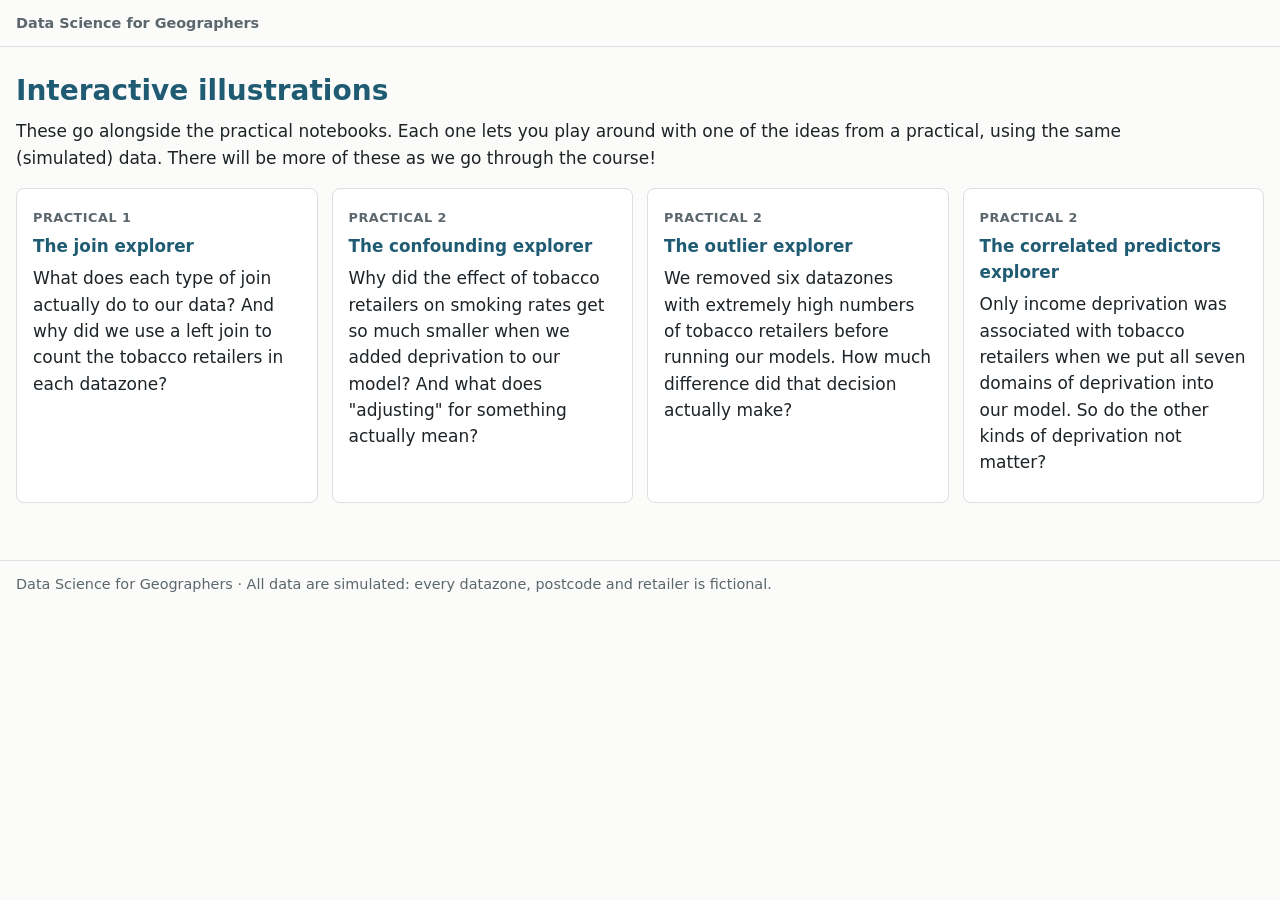
==== index.html @ a795b288 "Add the Practical 2 correlated predictors explorer Shows why only income deprivation is associated w" ====
<!doctype html>
<html lang="en">
<head>
<meta charset="utf-8">
<meta name="viewport" content="width=device-width, initial-scale=1">
<title>Data Science for Geographers</title>
<meta name="description" content="Interactive illustrations for the Data Science for Geographers practicals.">
<link rel="icon" href="data:image/svg+xml,%3Csvg xmlns=%22http://www.w3.org/2000/svg%22 viewBox=%220 0 32 32%22%3E%3Crect width=%2232%22 height=%2232%22 rx=%226%22 fill=%22%231f5c73%22/%3E%3Cpath d=%22M7 11h18M7 16h18M7 21h18M16 7v18%22 stroke=%22white%22 stroke-width=%222.2%22/%3E%3C/svg%3E">
<link rel="stylesheet" href="shared/style.css">
<style>
  .apps { list-style: none; padding: 0; display: grid; gap: 14px; grid-template-columns: repeat(auto-fill, minmax(280px, 1fr)); }
  .apps a { display: block; text-decoration: none; color: inherit; height: 100%; }
  .apps a:hover .panel { border-color: var(--accent); }
  .apps .panel { height: 100%; }
  .apps .practical { font-size: 0.8rem; font-weight: 600; color: var(--muted); text-transform: uppercase; letter-spacing: 0.04em; }
  .apps h2 { color: var(--accent); margin: 4px 0 6px; }
</style>
</head>
<body>
<header class="site"><span class="home">Data Science for Geographers</span></header>
<main>
  <h1>Interactive illustrations</h1>
  <p>These go alongside the practical notebooks. Each one lets you play around with one of the ideas from a practical, using the same (simulated) data. There will be more of these as we go through the course!</p>
  <ul class="apps">
    <li>
      <a href="join-explorer/">
        <div class="panel">
          <span class="practical">Practical 1</span>
          <h2>The join explorer</h2>
          <p>What does each type of join actually do to our data? And why did we use a left join to count the tobacco retailers in each datazone?</p>
        </div>
      </a>
    </li>
    <li>
      <a href="confounding/">
        <div class="panel">
          <span class="practical">Practical 2</span>
          <h2>The confounding explorer</h2>
          <p>Why did the effect of tobacco retailers on smoking rates get so much smaller when we added deprivation to our model? And what does "adjusting" for something actually mean?</p>
        </div>
      </a>
    </li>
    <li>
      <a href="outliers/">
        <div class="panel">
          <span class="practical">Practical 2</span>
          <h2>The outlier explorer</h2>
          <p>We removed six datazones with extremely high numbers of tobacco retailers before running our models. How much difference did that decision actually make?</p>
        </div>
      </a>
    </li>
    <li>
      <a href="predictors/">
        <div class="panel">
          <span class="practical">Practical 2</span>
          <h2>The correlated predictors explorer</h2>
          <p>Only income deprivation was associated with tobacco retailers when we put all seven domains of deprivation into our model. So do the other kinds of deprivation not matter?</p>
        </div>
      </a>
    </li>
  </ul>
</main>
<footer class="site">Data Science for Geographers &middot; All data are simulated: every datazone, postcode and retailer is fictional.</footer>
</body>
</html>
---- shared/style.css ----
/* Shared styles for the Data Science for Geographers apps. */
:root {
  --bg: #fbfbf9;
  --surface: #ffffff;
  --ink: #1d2327;
  --muted: #5b666d;
  --line: #d9dfe2;
  --accent: #1f5c73;
  --accent-soft: #e3eef2;
  --code-bg: #f1f3f4;
  --x: #fdf0cf;       /* retailer with no match */
  --y: #fbe0e3;       /* postcode with no retailer */
  --dup: #e4dcf7;     /* duplicate row */
  --good: #1f7a4d;
  --bad: #b3261e;
  --dot: #6b7780;     /* chart dots */
  --radius: 8px;
  font-family: "Source Sans 3", "Segoe UI", system-ui, -apple-system, sans-serif;
  color-scheme: light;
}
@media (prefers-color-scheme: dark) {
  :root:not([data-theme="light"]) {
    --bg: #15191b;
    --surface: #1d2326;
    --ink: #e8ecee;
    --muted: #9aa6ad;
    --line: #34403f;
    --accent: #7cc3d9;
    --accent-soft: #1f3740;
    --code-bg: #262d31;
    --x: #4a3f1c;
    --y: #4d2a2f;
    --dup: #3a3155;
    --good: #6fd19c;
    --bad: #ff8a80;
    --dot: #8f9ba3;
    color-scheme: dark;
  }
}
:root[data-theme="dark"] {
  --bg: #15191b; --surface: #1d2326; --ink: #e8ecee; --muted: #9aa6ad; --line: #34403f;
  --accent: #7cc3d9; --accent-soft: #1f3740; --code-bg: #262d31; --x: #4a3f1c; --y: #4d2a2f; --dup: #3a3155;
  --good: #6fd19c; --bad: #ff8a80; --dot: #8f9ba3; color-scheme: dark;
}

* { box-sizing: border-box; }
body {
  margin: 0;
  background: var(--bg);
  color: var(--ink);
  font-size: 17px;
  line-height: 1.55;
}
main { max-width: 1320px; margin: 0 auto; padding: 8px 16px 40px; }
h1 { font-size: 1.75rem; line-height: 1.25; margin: 18px 0 10px; color: var(--accent); }
h2 { font-size: 1.05rem; margin: 0 0 10px; }
h3 { font-size: 1rem; margin: 16px 0 6px; }
p { margin: 0 0 12px; max-width: 75ch; }
main > p { max-width: 105ch; } /* the pages are laid out for a laptop screen */
a { color: var(--accent); }
code, pre { font-family: "Source Code Pro", ui-monospace, "SFMono-Regular", Consolas, monospace; font-size: 0.9em; }
pre { background: var(--code-bg); padding: 10px 12px; border-radius: var(--radius); overflow-x: auto; margin: 0 0 10px; }
p code, li code { background: var(--code-bg); padding: 1px 4px; border-radius: 4px; }

header.site, footer.site {
  max-width: 1320px; margin: 0 auto; padding: 12px 16px; color: var(--muted); font-size: 0.9rem;
}
header.site { display: flex; gap: 10px; align-items: baseline; border-bottom: 1px solid var(--line); }
header.site .home { font-weight: 600; text-decoration: none; }
header.site .crumb::before { content: "›"; margin-right: 10px; }
footer.site { border-top: 1px solid var(--line); }

.panel {
  background: var(--surface);
  border: 1px solid var(--line);
  border-radius: var(--radius);
  padding: 14px 16px;
  min-width: 0;
}
.sub { font-weight: 400; color: var(--muted); font-size: 0.9rem; }
.small { font-size: 0.9rem; color: var(--muted); margin-bottom: 6px; }
.note { background: var(--accent-soft); padding: 10px 12px; border-radius: var(--radius); }

button { font: inherit; color: inherit; }
:focus-visible { outline: 3px solid var(--accent); outline-offset: 2px; }
.visually-hidden { position: absolute; width: 1px; height: 1px; margin: -1px; padding: 0; border: 0; overflow: hidden; clip: rect(0 0 0 0); clip-path: inset(50%); white-space: nowrap; }

/* Controls, tables and keys used by every app. */
.controls {
  display: flex; flex-wrap: wrap; gap: 14px 28px; align-items: flex-end;
  margin: 18px 0; padding: 14px 16px; background: var(--accent-soft); border-radius: var(--radius);
}
.control { display: flex; flex-direction: column; gap: 6px; }
.control-label { font-size: 0.85rem; font-weight: 600; color: var(--muted); text-transform: uppercase; letter-spacing: 0.04em; }
.segmented { display: flex; flex-wrap: wrap; gap: 6px; }
.segmented button {
  border: 1px solid var(--line); background: var(--surface); border-radius: 999px;
  padding: 5px 12px; cursor: pointer; min-height: 36px;
}
.segmented button[aria-pressed="true"] { background: var(--accent); border-color: var(--accent); color: var(--surface); }
.segmented button[aria-pressed="true"] code { color: inherit; }
.toggle { display: flex; gap: 8px; align-items: center; cursor: pointer; min-height: 36px; }
.toggle input { width: 18px; height: 18px; accent-color: var(--accent); }

.table-wrap { overflow-x: auto; position: relative; }
table { border-collapse: collapse; width: 100%; font-size: 0.93rem; }
th, td { text-align: left; padding: 5px 8px; border-bottom: 1px solid var(--line); white-space: nowrap; }
th { font-weight: 600; color: var(--muted); }
th code { font-size: 0.85rem; }
.legend { list-style: none; padding: 0; margin: 10px 0 0; display: flex; flex-wrap: wrap; gap: 6px 16px; font-size: 0.85rem; color: var(--muted); }
.legend li { display: flex; align-items: center; gap: 6px; }
.swatch { width: 14px; height: 14px; border-radius: 3px; border: 1px solid var(--line); display: inline-block; }
/* The explanation is the main thing to read, so it stands out from the other panels. */
.explain { background: var(--accent-soft); border-color: var(--accent); border-left-width: 5px; }
.explain h2 { color: var(--accent); font-size: 1.2rem; }
.explain.changed { animation: explain-changed 1.2s ease-out; }
@keyframes explain-changed { from { box-shadow: 0 0 0 5px var(--accent); } to { box-shadow: 0 0 0 5px transparent; } }
@media (prefers-reduced-motion: reduce) { .explain.changed { animation: none; } }
.explain p { max-width: 80ch; }
.explain p:last-child { margin-bottom: 0; }
.side { display: grid; gap: 16px; min-width: 0; }
.side .controls { margin: 0; }

/* Charts and the panels beside them. */
.results { display: grid; gap: 16px; grid-template-columns: 1fr; margin-bottom: 16px; align-items: start; }
@media (min-width: 1040px) { .results { grid-template-columns: 3fr 2fr; } }
/* On a phone a chart keeps a readable size and scrolls sideways. */
.chart-wrap { position: relative; overflow-x: auto; }
svg.chart { display: block; width: 100%; min-width: 540px; height: auto; }
svg.chart text { fill: var(--muted); font-size: 15px; }
svg.chart .axis-title { fill: var(--ink); font-size: 16px; }
svg.chart .grid { stroke: var(--line); stroke-width: 1; }
svg.chart .dot { fill: var(--dot); fill-opacity: 0.6; stroke: var(--surface); stroke-width: 0.75; }
svg.chart .fit-line { fill: none; stroke: var(--ink); stroke-width: 2.5; stroke-linecap: round; }
svg.chart .fit-line.ghost { stroke: var(--muted); stroke-width: 2; stroke-dasharray: 6 5; }
svg.chart .halo { fill: none; stroke: var(--surface); stroke-width: 6; stroke-linecap: round; }
svg.chart .line-label { fill: var(--ink); font-size: 15px; font-weight: 600; paint-order: stroke; stroke: var(--surface); stroke-width: 4px; }
svg.chart .hover { fill: none; stroke: var(--ink); stroke-width: 2; }
.swatch.line { width: 22px; height: 0; border: 0; border-top: 2.5px solid var(--ink); border-radius: 0; }
.swatch.ghost { width: 22px; height: 0; border: 0; border-top: 2px dashed var(--muted); border-radius: 0; }
.swatch.round { border-radius: 50%; }
.tip {
  position: absolute; pointer-events: none; background: var(--surface); border: 1px solid var(--line);
  border-radius: 6px; padding: 6px 9px; font-size: 0.85rem; line-height: 1.4; white-space: nowrap;
  box-shadow: 0 2px 8px rgb(0 0 0 / 0.15);
}
td.num, th.num { text-align: right; font-variant-numeric: tabular-nums; }
.fit { margin: 10px 0 0; }
.slider { display: block; margin: 0 0 10px; }
.slider span { display: block; font-size: 0.93rem; }
.slider input { width: 100%; accent-color: var(--accent); min-height: 28px; }
.slider input:disabled { opacity: 0.45; }
.action {
  border: 1px solid var(--accent); background: var(--surface); color: var(--accent); border-radius: 999px;
  padding: 5px 14px; cursor: pointer; min-height: 36px;
}
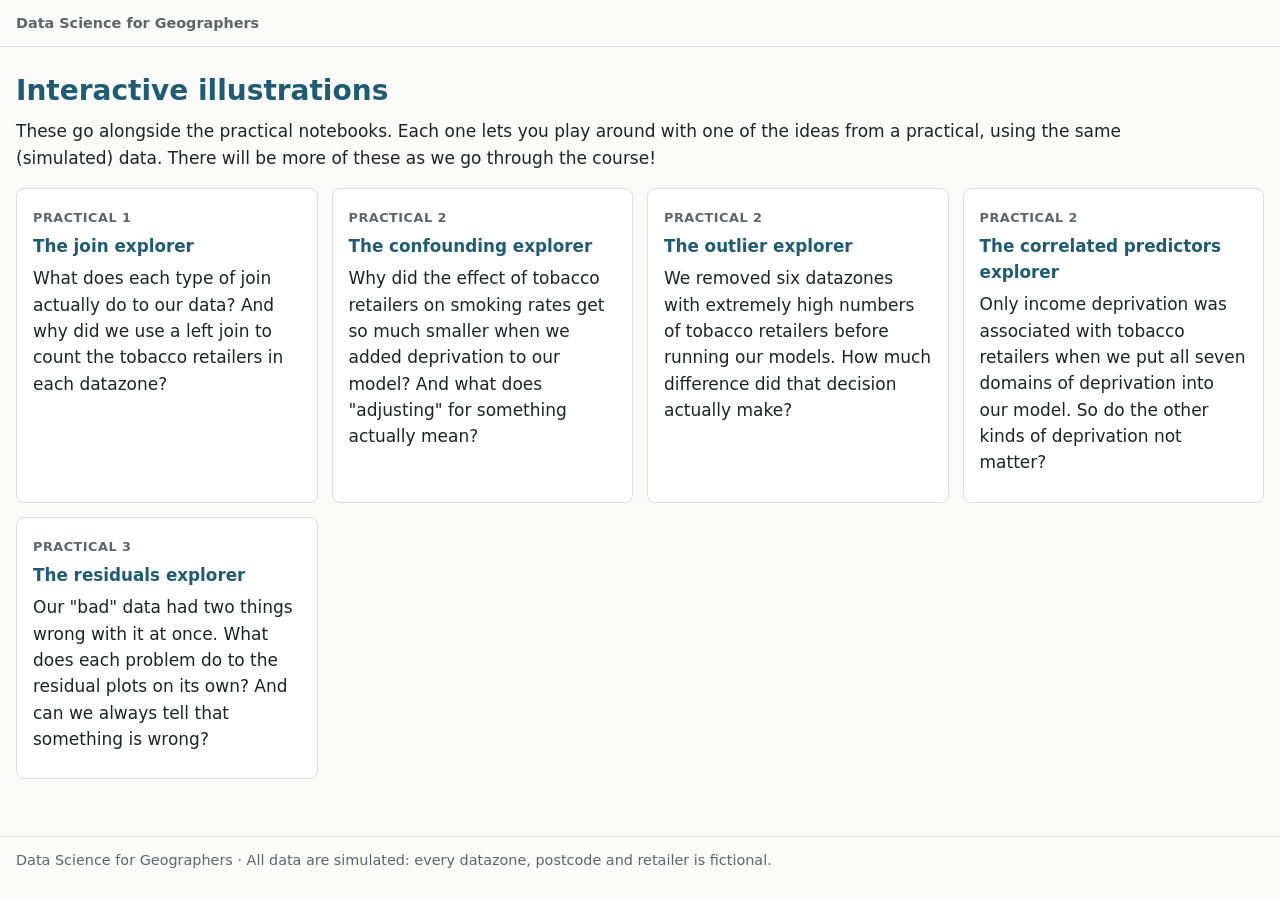
==== commit 667e47e1: "Add the Practical 3 residuals explorer Simulated good and bad data as in the notebook, with one slid" ====
--- a/index.html
+++ b/index.html
@@ -58,6 +58,15 @@
         </div>
       </a>
     </li>
+    <li>
+      <a href="residuals/">
+        <div class="panel">
+          <span class="practical">Practical 3</span>
+          <h2>The residuals explorer</h2>
+          <p>Our "bad" data had two things wrong with it at once. What does each problem do to the residual plots on its own? And can we always tell that something is wrong?</p>
+        </div>
+      </a>
+    </li>
   </ul>
 </main>
 <footer class="site">Data Science for Geographers &middot; All data are simulated: every datazone, postcode and retailer is fictional.</footer>
--- a/shared/style.css
+++ b/shared/style.css
@@ -154,3 +154,7 @@
   border: 1px solid var(--accent); background: var(--surface); color: var(--accent); border-radius: 999px;
   padding: 5px 14px; cursor: pointer; min-height: 36px;
 }
+
+/* The R / Python switch sits just above the code it changes. */
+.control.lang { flex-direction: row; align-items: center; gap: 10px; margin-bottom: 8px; }
+.control.lang .segmented button { min-height: 30px; padding: 2px 12px; }
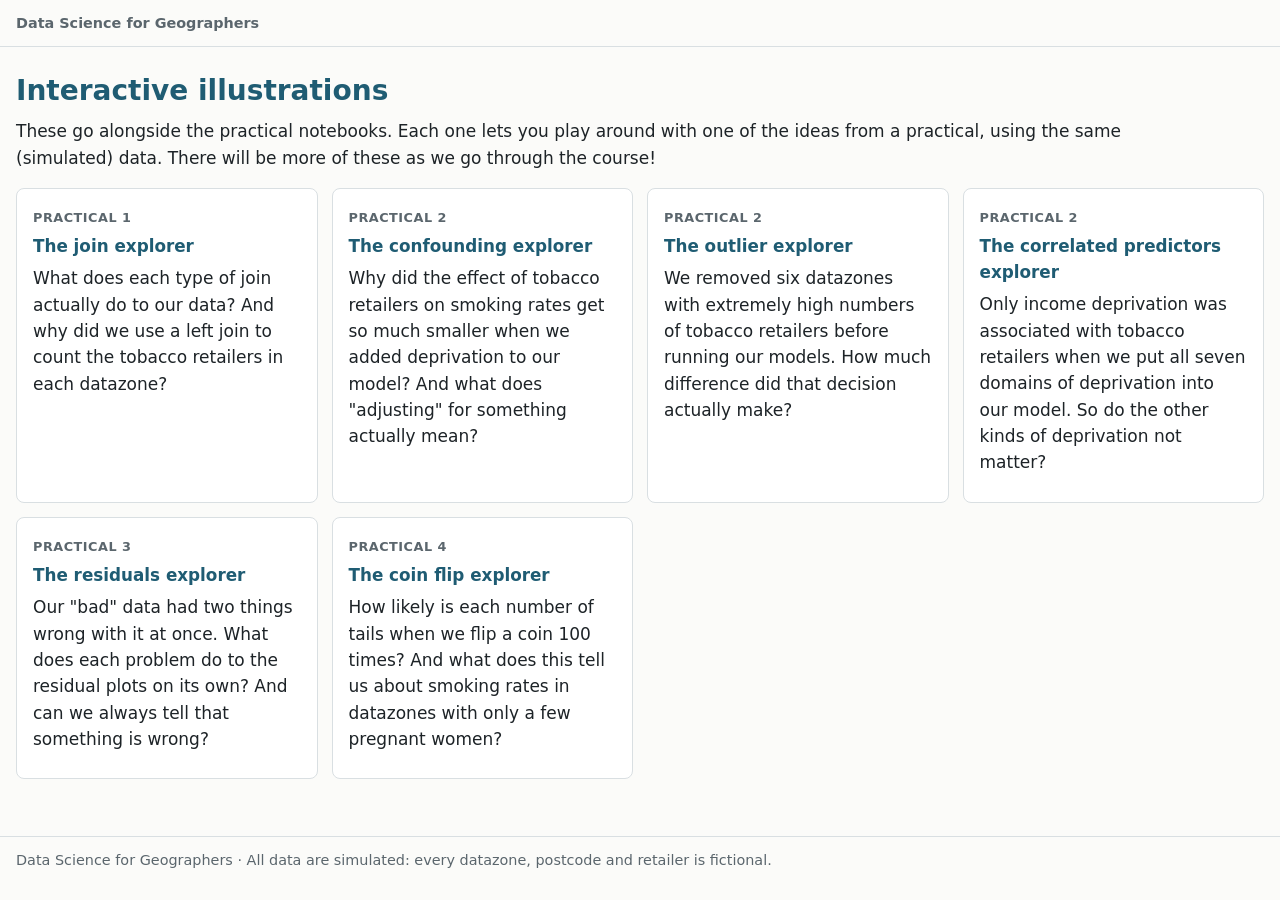
==== commit ee1e274f: "Add the Practical 4 coin flip explorer The binomial distribution with sliders for the number of flip" ====
--- a/index.html
+++ b/index.html
@@ -67,6 +67,15 @@
         </div>
       </a>
     </li>
+    <li>
+      <a href="binomial/">
+        <div class="panel">
+          <span class="practical">Practical 4</span>
+          <h2>The coin flip explorer</h2>
+          <p>How likely is each number of tails when we flip a coin 100 times? And what does this tell us about smoking rates in datazones with only a few pregnant women?</p>
+        </div>
+      </a>
+    </li>
   </ul>
 </main>
 <footer class="site">Data Science for Geographers &middot; All data are simulated: every datazone, postcode and retailer is fictional.</footer>
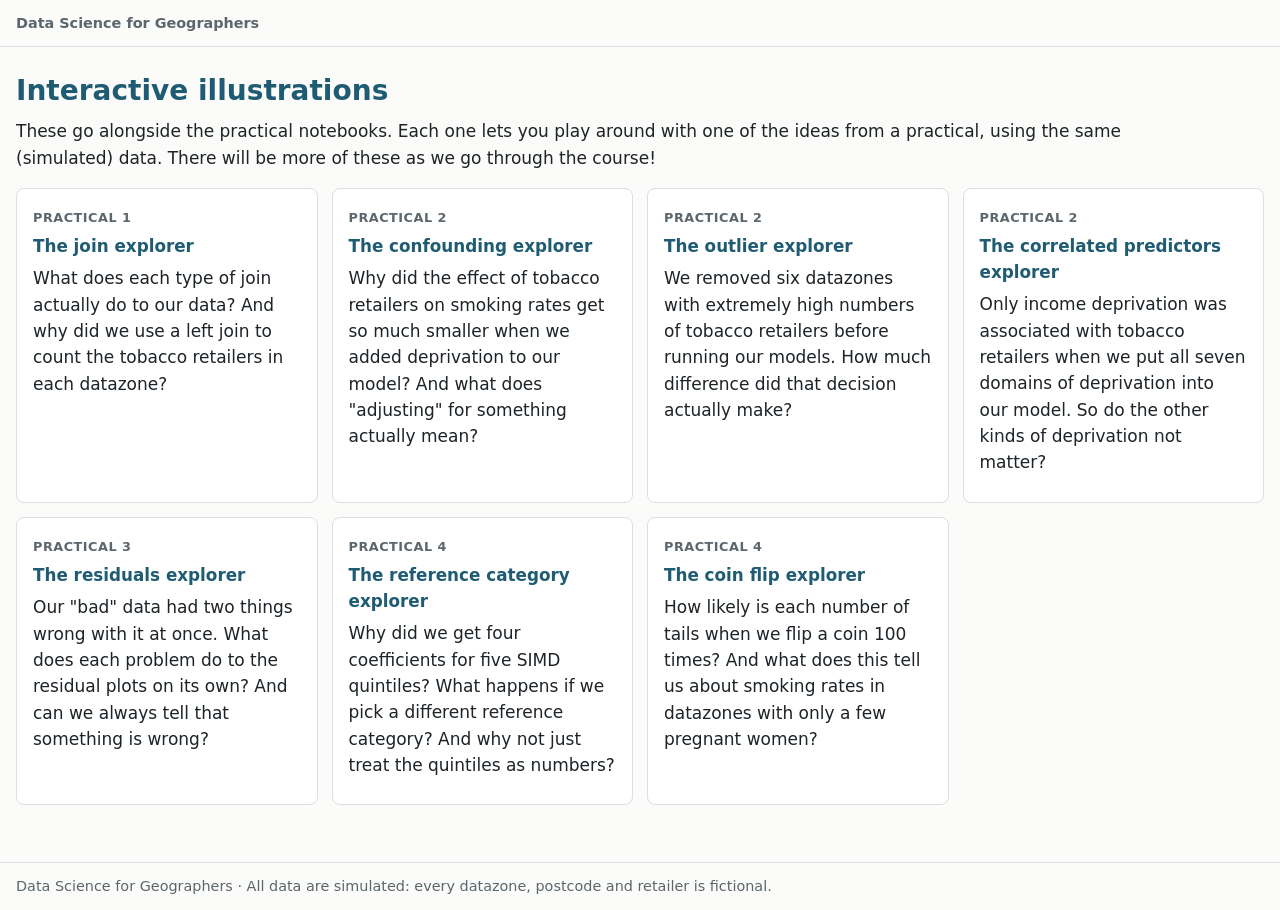
==== commit 05571acf: "Add the Practical 4 reference category explorer Smoking rates by SIMD quintile for every datazone in" ====
--- a/index.html
+++ b/index.html
@@ -68,6 +68,15 @@
       </a>
     </li>
     <li>
+      <a href="reference/">
+        <div class="panel">
+          <span class="practical">Practical 4</span>
+          <h2>The reference category explorer</h2>
+          <p>Why did we get four coefficients for five SIMD quintiles? What happens if we pick a different reference category? And why not just treat the quintiles as numbers?</p>
+        </div>
+      </a>
+    </li>
+    <li>
       <a href="binomial/">
         <div class="panel">
           <span class="practical">Practical 4</span>
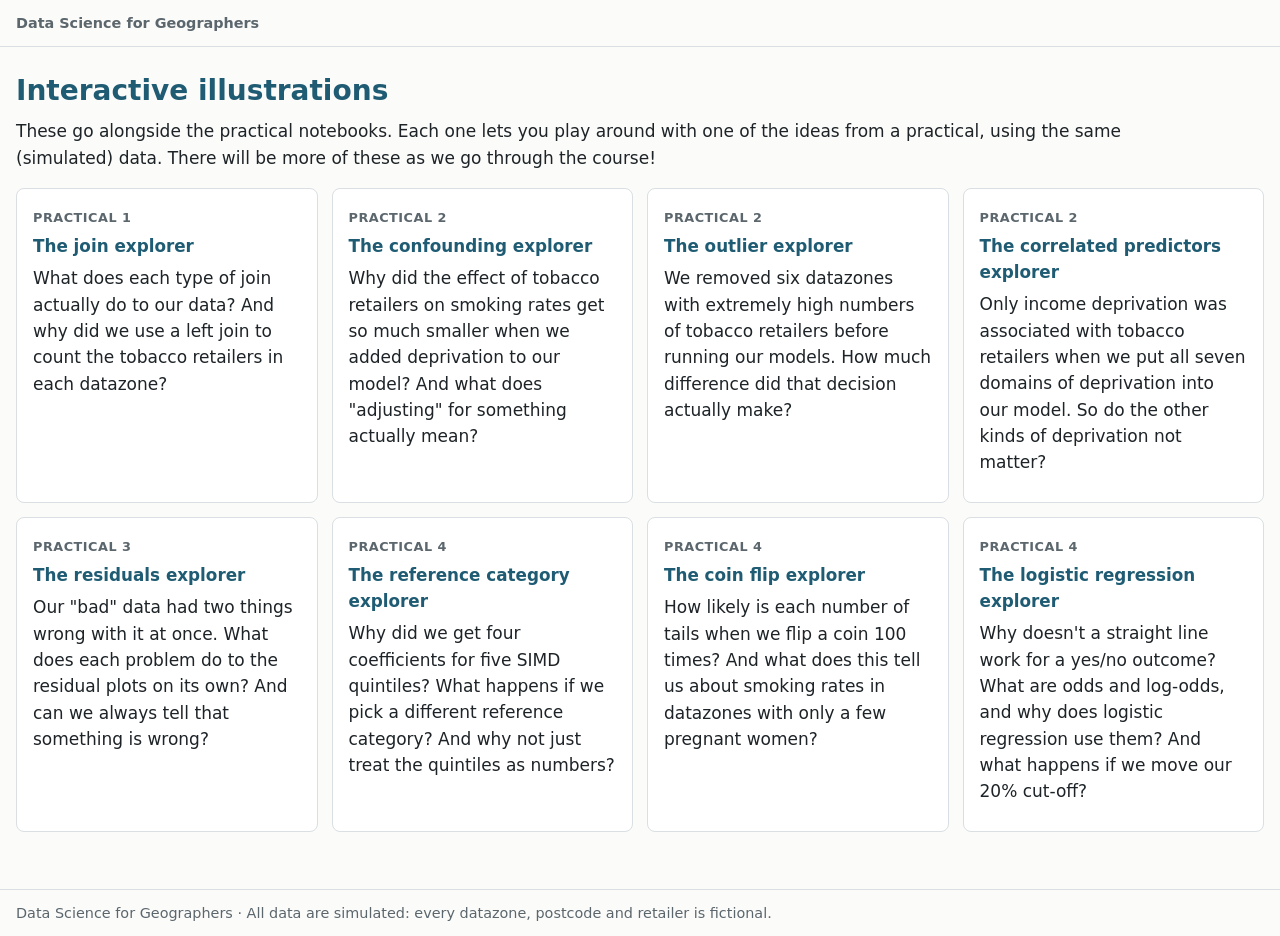
==== commit b412c2cd: "Add the Practical 4 logistic regression explorer The rural datazones from the notebook on the probab" ====
--- a/index.html
+++ b/index.html
@@ -85,6 +85,15 @@
         </div>
       </a>
     </li>
+    <li>
+      <a href="logistic/">
+        <div class="panel">
+          <span class="practical">Practical 4</span>
+          <h2>The logistic regression explorer</h2>
+          <p>Why doesn't a straight line work for a yes/no outcome? What are odds and log-odds, and why does logistic regression use them? And what happens if we move our 20% cut-off?</p>
+        </div>
+      </a>
+    </li>
   </ul>
 </main>
 <footer class="site">Data Science for Geographers &middot; All data are simulated: every datazone, postcode and retailer is fictional.</footer>
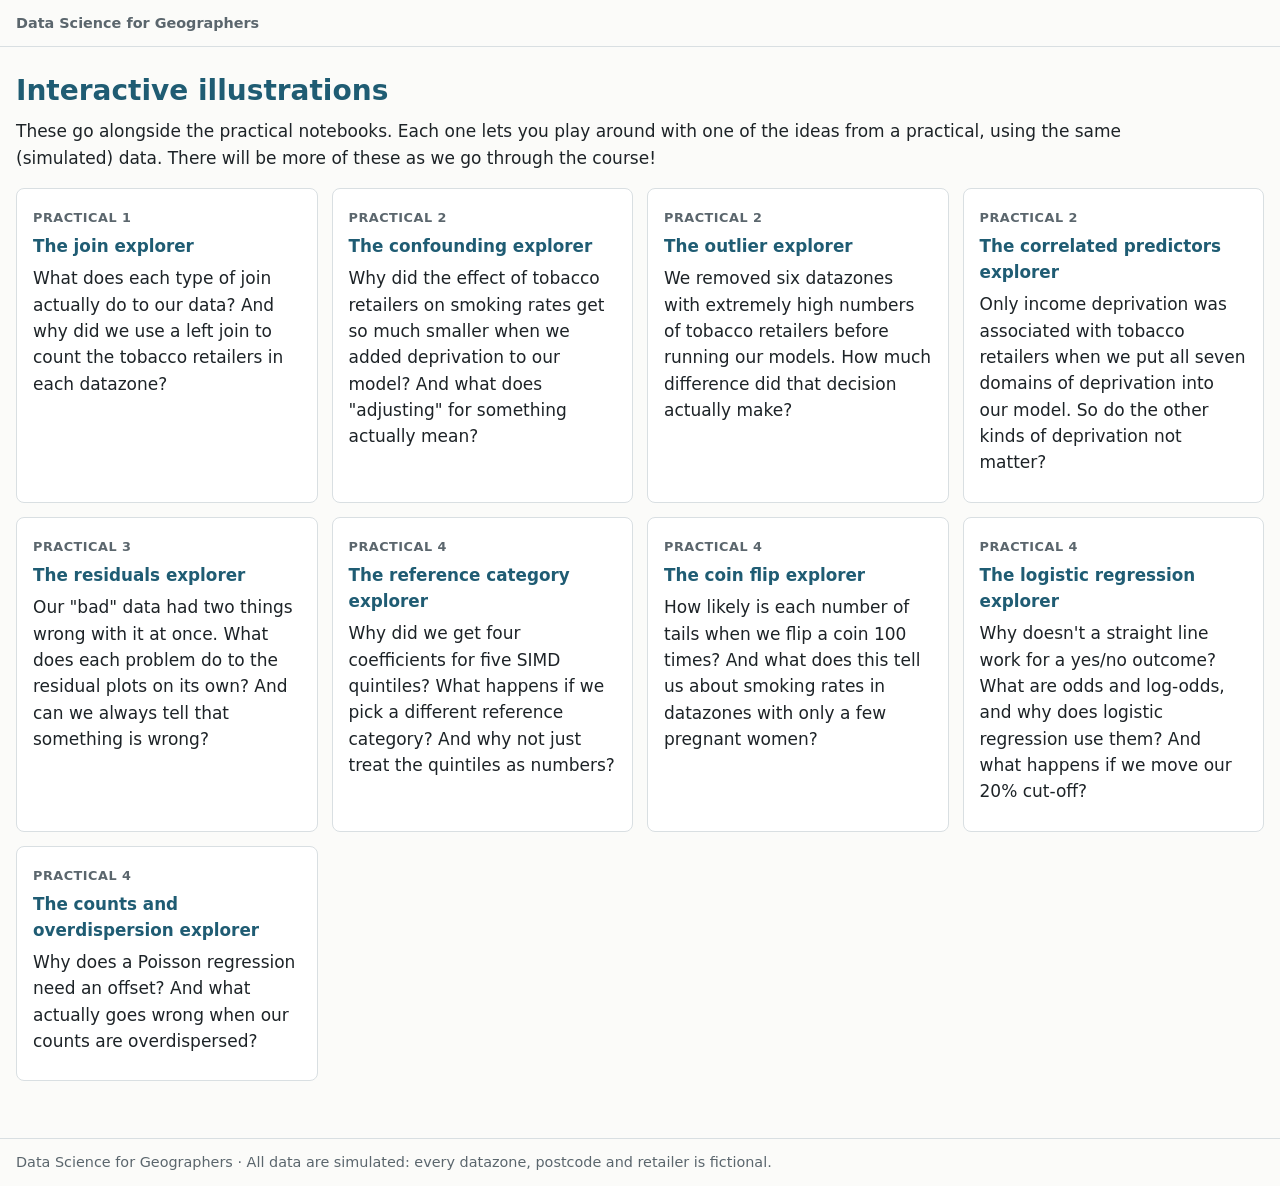
==== commit f2d835cc: "Add the Practical 4 counts and overdispersion explorer Simulated datazones for the Poisson regressio" ====
--- a/index.html
+++ b/index.html
@@ -94,6 +94,15 @@
         </div>
       </a>
     </li>
+    <li>
+      <a href="counts/">
+        <div class="panel">
+          <span class="practical">Practical 4</span>
+          <h2>The counts and overdispersion explorer</h2>
+          <p>Why does a Poisson regression need an offset? And what actually goes wrong when our counts are overdispersed?</p>
+        </div>
+      </a>
+    </li>
   </ul>
 </main>
 <footer class="site">Data Science for Geographers &middot; All data are simulated: every datazone, postcode and retailer is fictional.</footer>
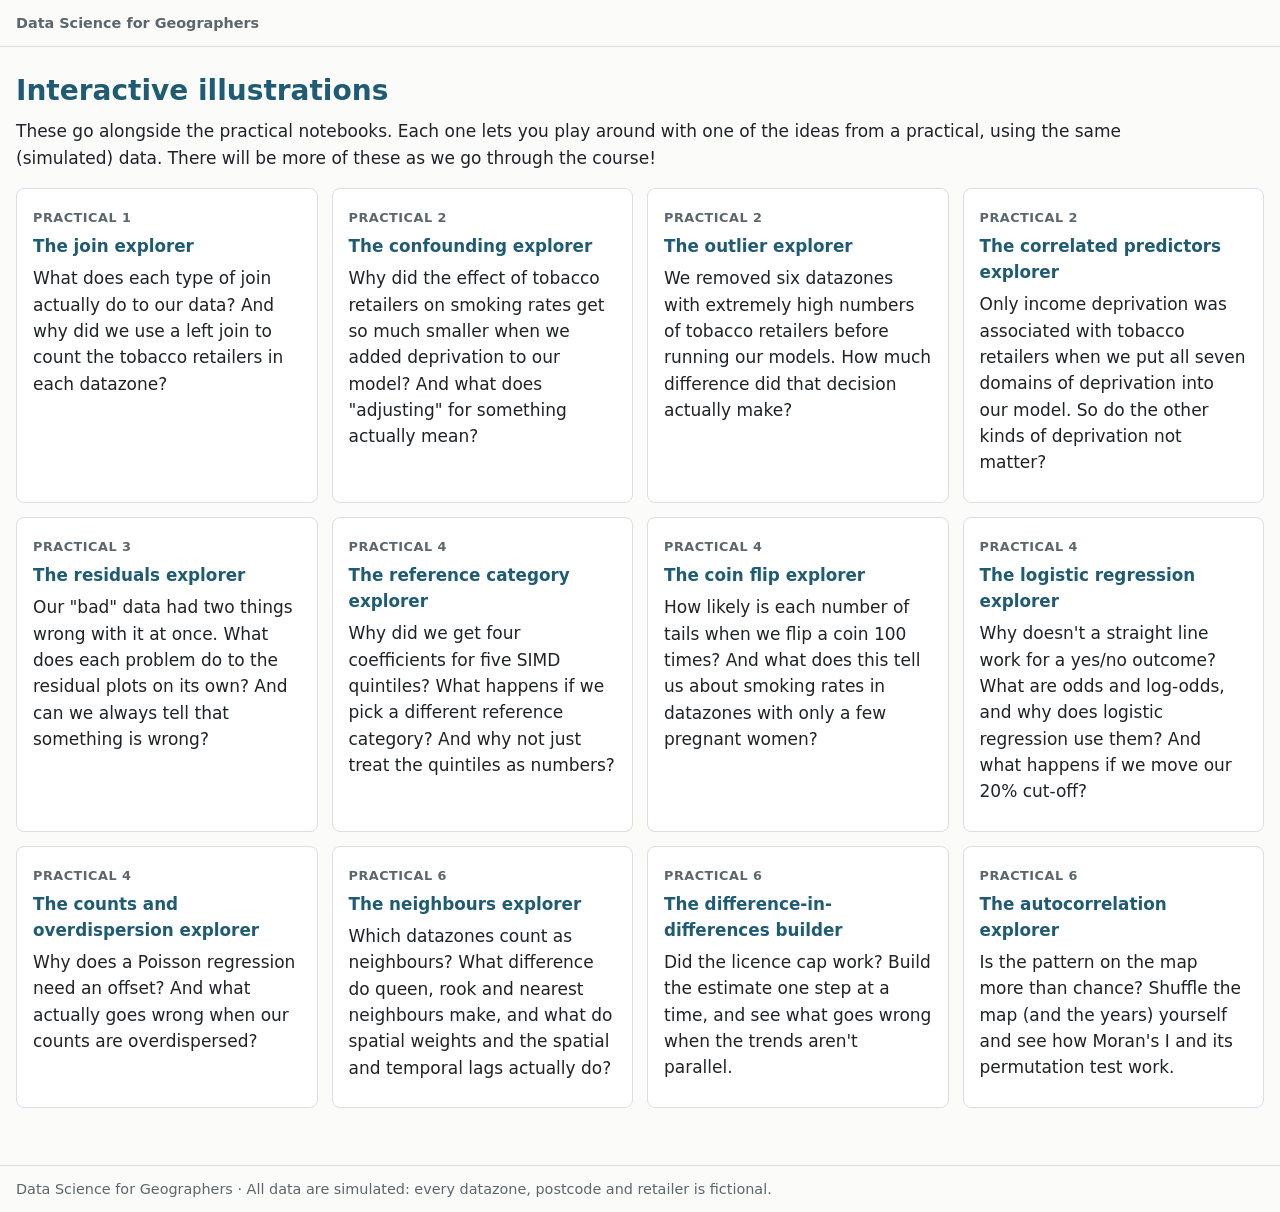
==== commit db16fb9d: "Add the Practical 6 apps: neighbours, difference-in-differences, autocorrelation - neighbours/: quee" ====
--- a/index.html
+++ b/index.html
@@ -103,6 +103,33 @@
         </div>
       </a>
     </li>
+    <li>
+      <a href="neighbours/">
+        <div class="panel">
+          <span class="practical">Practical 6</span>
+          <h2>The neighbours explorer</h2>
+          <p>Which datazones count as neighbours? What difference do queen, rook and nearest neighbours make, and what do spatial weights and the spatial and temporal lags actually do?</p>
+        </div>
+      </a>
+    </li>
+    <li>
+      <a href="did/">
+        <div class="panel">
+          <span class="practical">Practical 6</span>
+          <h2>The difference-in-differences builder</h2>
+          <p>Did the licence cap work? Build the estimate one step at a time, and see what goes wrong when the trends aren't parallel.</p>
+        </div>
+      </a>
+    </li>
+    <li>
+      <a href="autocorrelation/">
+        <div class="panel">
+          <span class="practical">Practical 6</span>
+          <h2>The autocorrelation explorer</h2>
+          <p>Is the pattern on the map more than chance? Shuffle the map (and the years) yourself and see how Moran's I and its permutation test work.</p>
+        </div>
+      </a>
+    </li>
   </ul>
 </main>
 <footer class="site">Data Science for Geographers &middot; All data are simulated: every datazone, postcode and retailer is fictional.</footer>
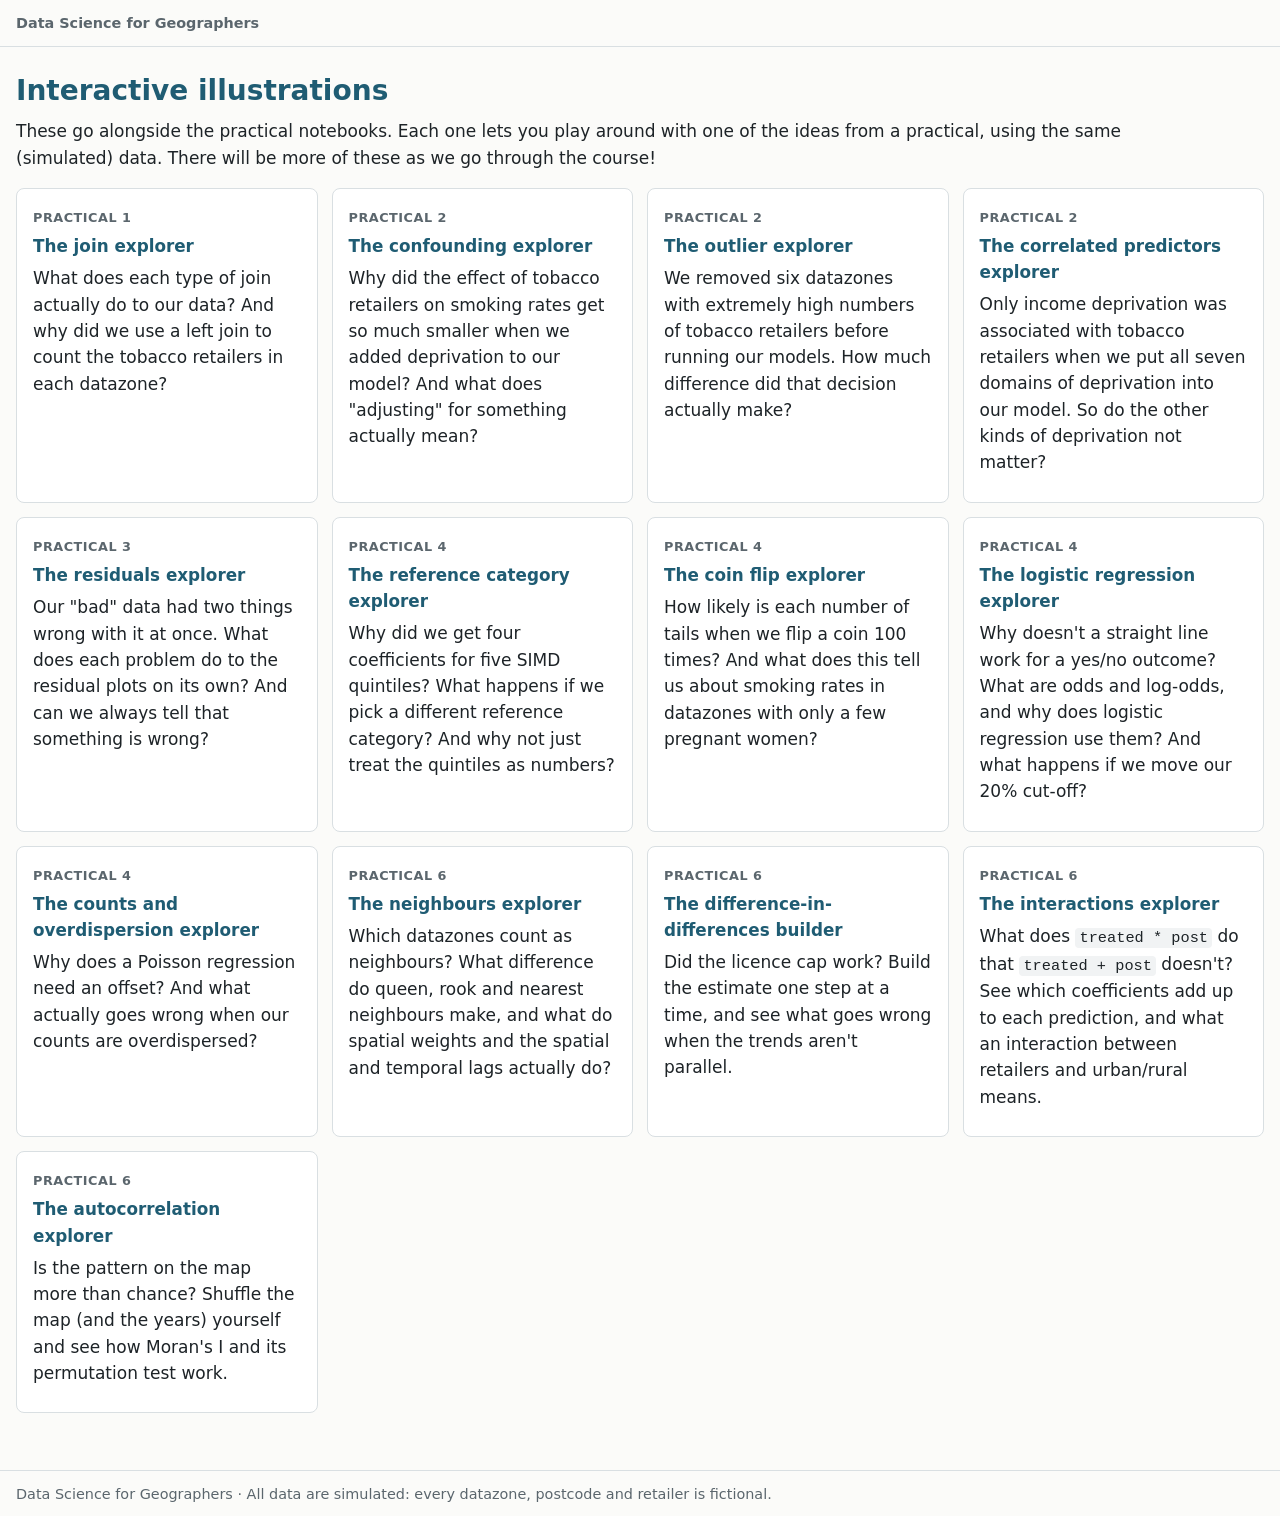
==== commit bdb4e297: "Add the Practical 6 interactions explorer Switch between treated + post and treated * post and see w" ====
--- a/index.html
+++ b/index.html
@@ -122,6 +122,15 @@
       </a>
     </li>
     <li>
+      <a href="interactions/">
+        <div class="panel">
+          <span class="practical">Practical 6</span>
+          <h2>The interactions explorer</h2>
+          <p>What does <code>treated * post</code> do that <code>treated + post</code> doesn't? See which coefficients add up to each prediction, and what an interaction between retailers and urban/rural means.</p>
+        </div>
+      </a>
+    </li>
+    <li>
       <a href="autocorrelation/">
         <div class="panel">
           <span class="practical">Practical 6</span>
